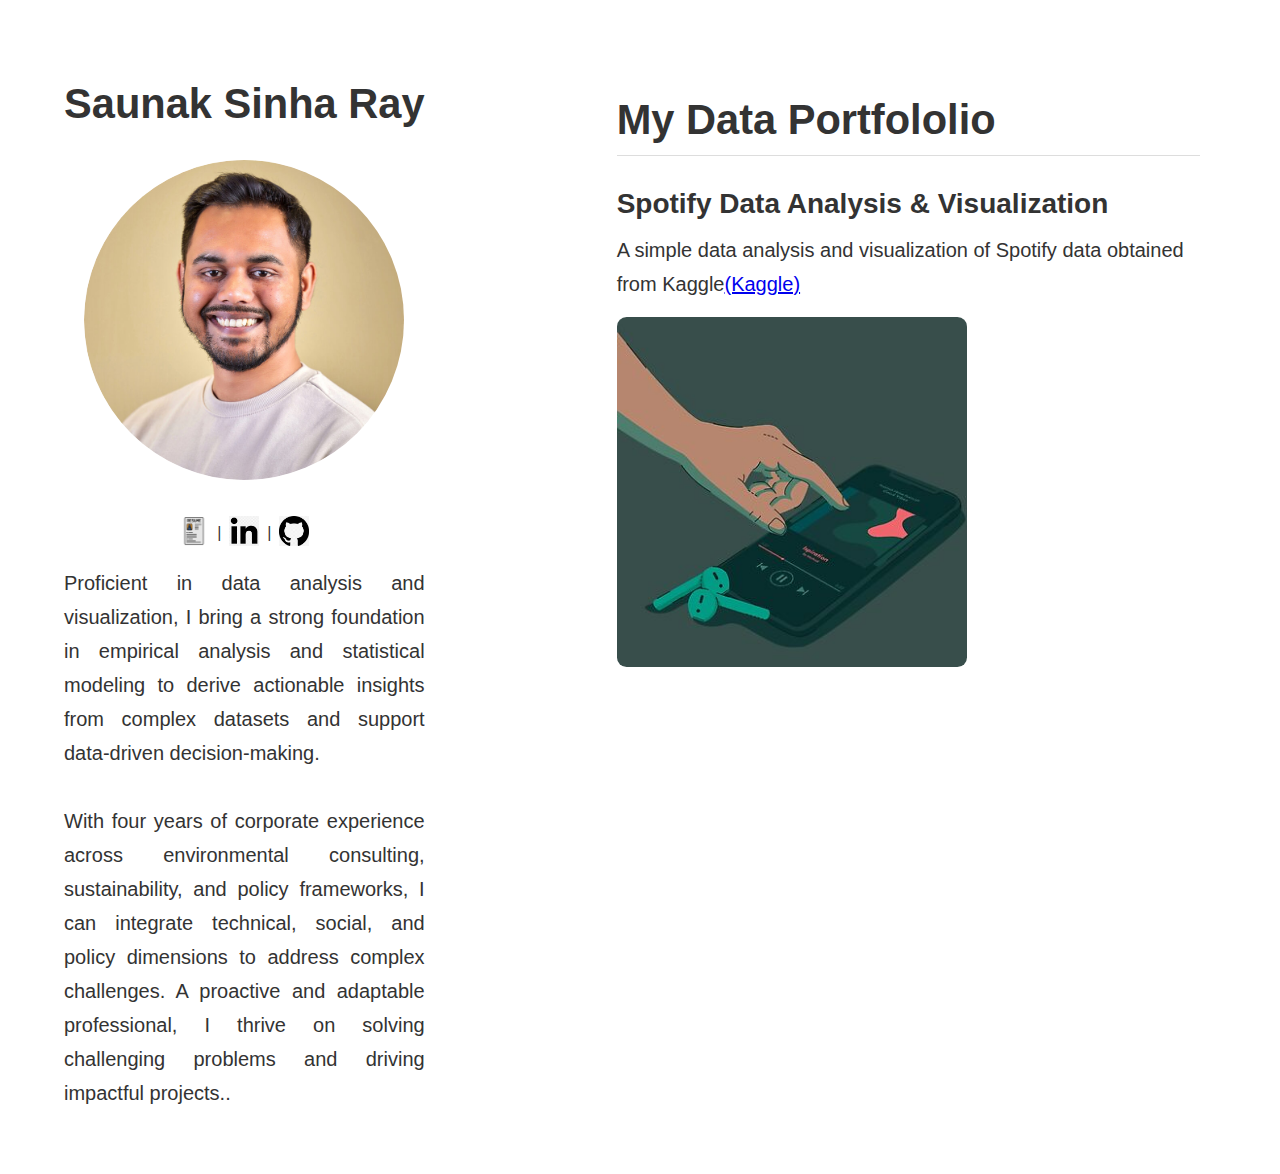
==== index.html @ 8ff470ae "Updates" ====
<!DOCTYPE html>
<html lang="en">
<head>
  <meta charset="UTF-8">
  <meta name="viewport" content="width=device-width, initial-scale=1.0">
  <title>Saunak Sinha Ray | Data Portfolio</title>
  <link rel="stylesheet" href="style.css">
</head>
<body>
  <div class="container">
    <div class="sidebar">
            <h1>Saunak Sinha Ray</h1>
            <img src="images/ssr.png" alt="Profile" class="profile-img">   
      <div class="social-links">
  
        <a href="files/resume.pdf" target="_blank">
          <img src="images/cv.png" alt="Resume" class="social-icon">
        </a> | 
      
        <a href="https://www.linkedin.com/in/saunak-sinha-ray-46613143/" target="_blank">
          <img src="images/lk.png" alt="LinkedIn" class="social-icon">
        </a> | 
      
        <a href="https://github.com/saunsr" target="_blank">
          <img src="images/gh.jpg" alt="GitHub" class="social-icon">
        </a>
      
      </div>
      
      <p class="bio">
        Proficient in data analysis and visualization, I bring a strong foundation in empirical analysis and statistical modeling to derive actionable insights from complex datasets and support data-driven decision-making.<br><br>
        With four years of corporate experience across environmental consulting, sustainability, and policy frameworks, I can integrate technical, social, and policy dimensions to address complex challenges. A proactive and adaptable professional, I thrive on solving challenging problems and driving impactful projects..
      </p>
    </div>

    <div class="main-content">
      <h1>My Data Portfololio</h1>

      <div class="project">
        <h2>Spotify Data Analysis & Visualization</h2>
        <p> A simple data analysis and visualization of Spotify data obtained from Kaggle<a href="#">(Kaggle)</a></p>
        <img src="images/spotify.jpg" alt="Project image" class="project-img">
      </div>

    </div>
  </div>
</body>
</html>
---- style.css ----
/* CSS Reset and Box-sizing */
* {
  box-sizing: border-box;
  margin: 0;
  padding: 0;
}

body {
  font-family: 'Segoe UI', Arial, sans-serif;
  background-color: #fff;
  color: #333;
  margin: 0;
  padding: 0;
  font-size: 1rem;
}

.container {
  display: flex;
  flex-wrap: wrap;
  max-width: 75rem;
  margin: 2rem auto; /* Slightly reduced top margin */
  padding: 1.5rem;
  justify-content: space-between;
  align-items: flex-start;
}

.sidebar {
  flex: 1;
  text-align: center;
  padding-right: 2rem;
}

.sidebar h1, .main-content h1 {
  font-size: 2.2rem;
  margin-top: 0;
  padding-top: 0;
  white-space: nowrap;
}

.sidebar h1 {
  margin-bottom: 2rem; /* Increased gap clearly */
}

.profile-img {
  width: 250px;
  height: 250px;
  border-radius: 50%;
  object-fit: cover;
  margin-bottom: 1rem;
}

.social-links {
  margin: 1rem 0;
  display: flex;
  align-items: center;
  justify-content: center;
  gap: 0.5rem;
}

.social-icon {
  width: 30px;
}

.social-icon:hover {
  transform: scale(1.2); 
}

.bio {
  font-size: 1.125rem;
  line-height: 1.7;
  text-align: justify;
}

.main-content {
  flex: 2;
  padding: 1rem;
  margin-left: 3rem;
}

.main-content h1 {
  border-bottom: 1px solid #ddd;
  padding-bottom: 0.7rem;
  margin-bottom: 2rem;
}

.project {
  margin-bottom: 3rem;
}

.project h2 {
  font-size: 1.75rem;
  margin-bottom: 0.8rem;
}

.project p {
  font-size: 1.125rem;
  line-height: 1.7;
}

.project-img {
  width: 60%;
  border-radius: 0.6rem;
  margin-top: 1rem;
}

/* Responsive Styles */

/* Larger desktops & monitors (above 1440px) */
@media (min-width: 1200px) {
  .container {
    max-width: 85rem;
    margin-top: 3rem;
    padding: 2rem 4rem;
  }

  .sidebar {
    margin-right: 6rem;
  }

  .sidebar h1,
  .main-content h1 {
    font-size: 2.6rem;
  }

  .profile-img {
    width: 20rem;
    height: 20rem;
  }

  .bio,
  .project p {
    font-size: 1.25rem;
  }
}

/* Medium screens (tablets, small laptops) */
@media (max-width: 1024px) {
  .container {
    flex-direction: column;
    margin-top: 2rem;
  }

  .sidebar {
    margin-right: 0;
    margin-bottom: 2rem;
  }

  .main-content {
    padding-left: 0;
    margin-left: 0;
  }

  .profile-img {
    max-width: 14rem;
    height: auto;
  }
}

/* Small screens (mobile devices) */
@media (max-width: 600px) {
  .container {
    padding: 1rem;
    margin-top: 1.5rem;
  }

  .sidebar h1,
  .main-content h1 {
    font-size: 1.8rem;
  }

  .bio, .project p {
    font-size: 1rem;
  }

  .project h2 {
    font-size: 1.4rem;
  }

  .profile-img {
    max-width: 10rem;
    height: auto;
  }
}
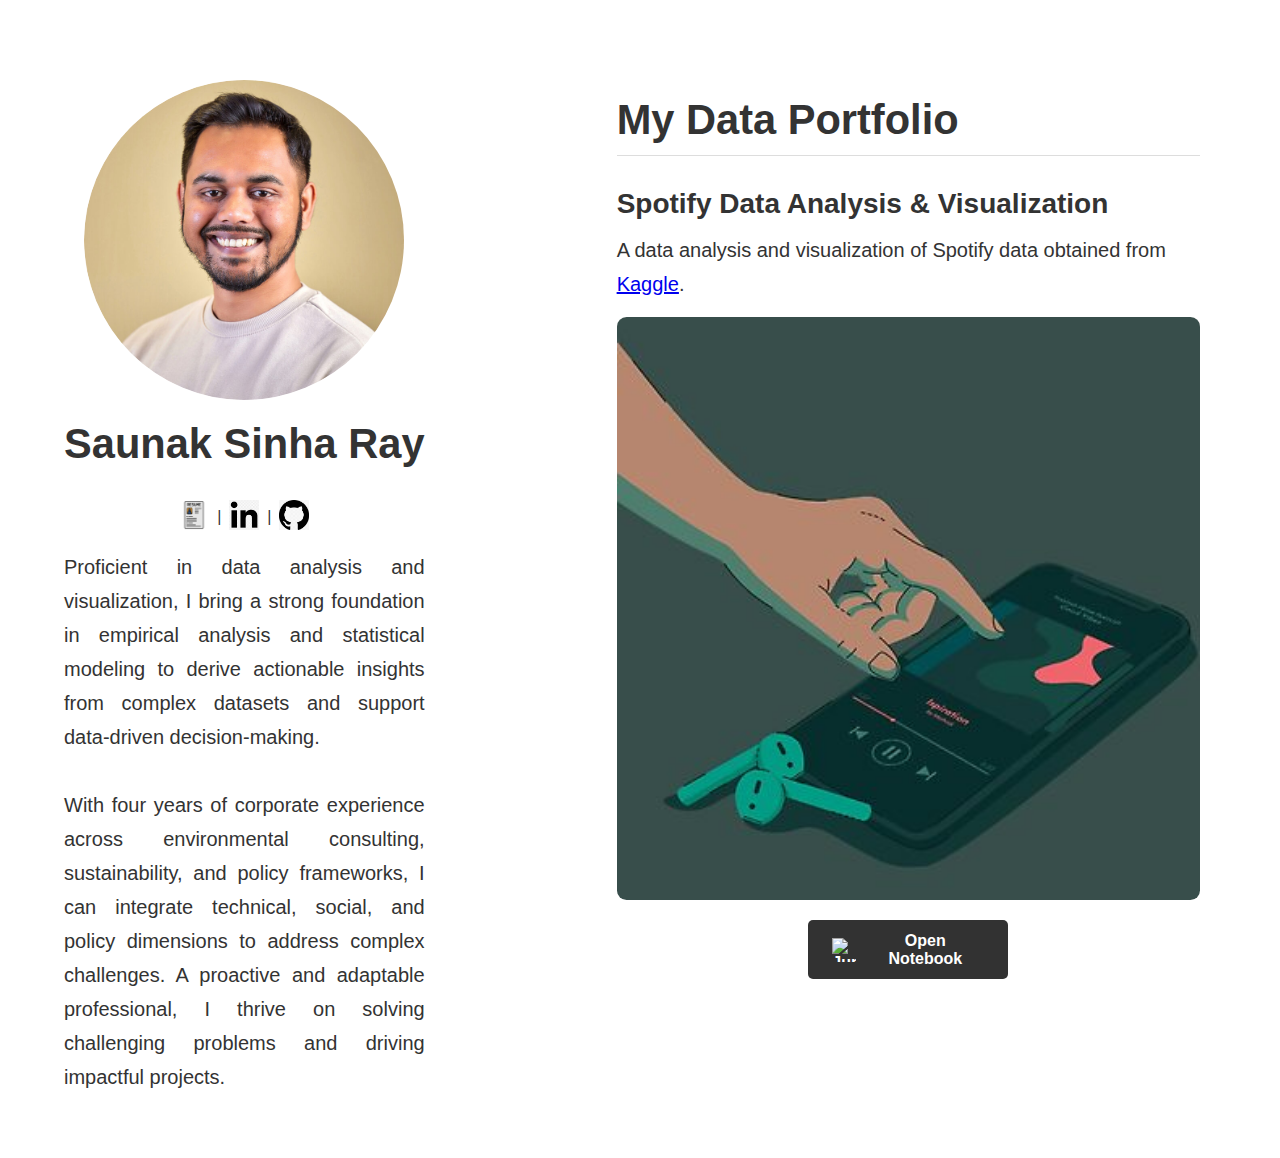
==== commit 42a03128: "Updated" ====
--- a/index.html
+++ b/index.html
@@ -9,10 +9,10 @@
 <body>
   <div class="container">
     <div class="sidebar">
-            <h1>Saunak Sinha Ray</h1>
-            <img src="images/ssr.png" alt="Profile" class="profile-img">   
+       <img src="images/ssr.png" alt="Profile" class="profile-img">
+       <h1>Saunak Sinha Ray</h1>
+      
       <div class="social-links">
-  
         <a href="files/resume.pdf" target="_blank">
           <img src="images/cv.png" alt="Resume" class="social-icon">
         </a> | 
@@ -24,25 +24,37 @@
         <a href="https://github.com/saunsr" target="_blank">
           <img src="images/gh.jpg" alt="GitHub" class="social-icon">
         </a>
-      
       </div>
       
       <p class="bio">
         Proficient in data analysis and visualization, I bring a strong foundation in empirical analysis and statistical modeling to derive actionable insights from complex datasets and support data-driven decision-making.<br><br>
-        With four years of corporate experience across environmental consulting, sustainability, and policy frameworks, I can integrate technical, social, and policy dimensions to address complex challenges. A proactive and adaptable professional, I thrive on solving challenging problems and driving impactful projects..
+        With four years of corporate experience across environmental consulting, sustainability, and policy frameworks, I can integrate technical, social, and policy dimensions to address complex challenges. A proactive and adaptable professional, I thrive on solving challenging problems and driving impactful projects.
       </p>
     </div>
 
     <div class="main-content">
-      <h1>My Data Portfololio</h1>
+      <h1>My Data Portfolio</h1>
 
       <div class="project">
         <h2>Spotify Data Analysis & Visualization</h2>
-        <p> A simple data analysis and visualization of Spotify data obtained from Kaggle<a href="#">(Kaggle)</a></p>
-        <img src="images/spotify.jpg" alt="Project image" class="project-img">
-      </div>
+        <p>
+          A data analysis and visualization of Spotify data obtained from 
+          <a href="https://www.kaggle.com/datasets" target="_blank">Kaggle</a>.
+        </p>
+
+        <!-- Spotify Project Image -->
+        <img src="images/spotify.jpg" alt="Spotify Project" class="project-img">
+
+        <!-- Jupyter Notebook Button -->
+        <div class="jupyter-container">
+          <a href="projects/spotify-analysis.html" class="jupyter-btn" target="_blank">
+            <img src="images/jupyter-logo.png" alt="Jupyter Logo" class="jupyter-logo">
+            Open Notebook
+          </a>
+        </div>   
+      </div> 
 
     </div>
-  </div>
+  </div> 
 </body>
-</html>
+</html>--- a/style.css
+++ b/style.css
@@ -18,7 +18,7 @@
   display: flex;
   flex-wrap: wrap;
   max-width: 75rem;
-  margin: 2rem auto; /* Slightly reduced top margin */
+  margin: 2rem auto;
   padding: 1.5rem;
   justify-content: space-between;
   align-items: flex-start;
@@ -38,7 +38,7 @@
 }
 
 .sidebar h1 {
-  margin-bottom: 2rem; /* Increased gap clearly */
+  margin-bottom: 2rem;
 }
 
 .profile-img {
@@ -97,11 +97,49 @@
   line-height: 1.7;
 }
 
+/* IMPROVEMENT: Make project images fully responsive */
 .project-img {
-  width: 60%;
+  width: 100%;
+  max-width: 600px; /* Prevents image from being too large */
   border-radius: 0.6rem;
   margin-top: 1rem;
 }
+
+/* IMPROVEMENT: Make Jupyter button responsive */
+.jupyter-container {
+  display: flex;
+  justify-content: center;
+  margin-top: 1rem;
+}
+
+.jupyter-btn {
+  display: inline-flex;
+  align-items: center;
+  background-color: #323232;
+  color: #fff;
+  text-decoration: none;
+  font-size: 1rem;
+  padding: 0.7rem 1.5rem;
+  border-radius: 5px;
+  transition: background 0.3s ease-in-out;
+  font-weight: bold;
+  text-align: center;
+  max-width: 200px; /* Limits button width */
+  width: 100%; /* Makes it responsive */
+}
+
+/* IMPROVEMENT: HOVER EFFECT */
+.jupyter-btn:hover {
+  background-color: #ff8c00;
+}
+
+/* IMPROVEMENT: IMPROVEMENT: Ensure Jupyter logo scales well */
+.jupyter-logo {
+  width: 24px;
+  height: 24px;
+  margin-right: 10px;
+}
+
 
 /* Responsive Styles */
 
@@ -154,6 +192,12 @@
     max-width: 14rem;
     height: auto;
   }
+
+   /* Adjust button size */
+   .jupyter-btn {
+    width: 90%;
+    max-width: 180px;
+  }
 }
 
 /* Small screens (mobile devices) */
@@ -180,4 +224,17 @@
     max-width: 10rem;
     height: auto;
   }
+
+  /* Adjust button size */
+  .jupyter-btn {
+    width: 100%;
+    font-size: 0.9rem;
+    padding: 0.5rem 1rem;
+  }
+
+  .jupyter-logo {
+    width: 18px;
+    height: 18px;
+    margin-right: 5px;
+  }
 }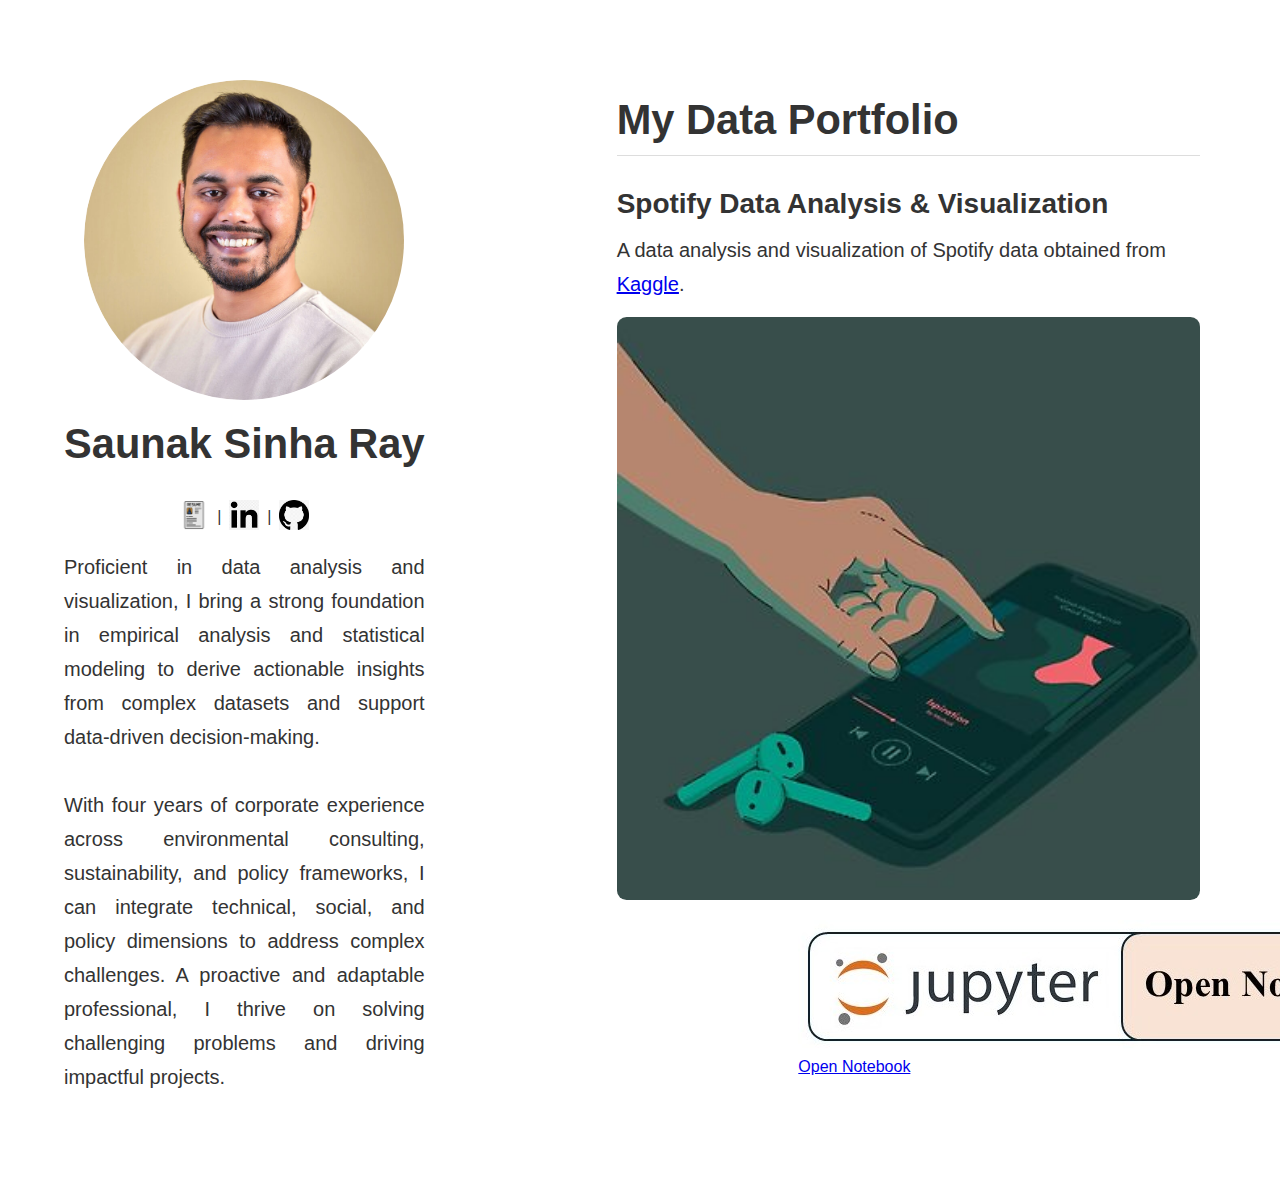
==== commit 72884fa3: "Updated" ====
--- a/index.html
+++ b/index.html
@@ -48,7 +48,7 @@
         <!-- Jupyter Notebook Button -->
         <div class="jupyter-container">
           <a href="projects/spotify-analysis.html" class="jupyter-btn" target="_blank">
-            <img src="images/jupyter-logo.png" alt="Jupyter Logo" class="jupyter-logo">
+            <img src="images/jup.jpg" alt="Jupyter Logo" class="jupyter-logo">
             Open Notebook
           </a>
         </div>   
--- a/style.css
+++ b/style.css
@@ -113,33 +113,18 @@
 }
 
 .jupyter-btn {
-  display: inline-flex;
-  align-items: center;
-  background-color: #323232;
-  color: #fff;
-  text-decoration: none;
-  font-size: 1rem;
-  padding: 0.7rem 1.5rem;
-  border-radius: 5px;
-  transition: background 0.3s ease-in-out;
-  font-weight: bold;
-  text-align: center;
-  max-width: 200px; /* Limits button width */
-  width: 100%; /* Makes it responsive */
+  width: auto;  /* Ensures it scales correctly */
+  max-width: 220px;  /* Adjust based on your image */
+  height: auto;
+  display: block;
+  transition: transform 0.2s ease-in-out;
+  cursor: pointer;
 }
 
 /* IMPROVEMENT: HOVER EFFECT */
 .jupyter-btn:hover {
-  background-color: #ff8c00;
-}
-
-/* IMPROVEMENT: IMPROVEMENT: Ensure Jupyter logo scales well */
-.jupyter-logo {
-  width: 24px;
-  height: 24px;
-  margin-right: 10px;
-}
-
+  transform: scale(1.05);  /* Slight zoom effect */
+}
 
 /* Responsive Styles */
 
@@ -193,11 +178,6 @@
     height: auto;
   }
 
-   /* Adjust button size */
-   .jupyter-btn {
-    width: 90%;
-    max-width: 180px;
-  }
 }
 
 /* Small screens (mobile devices) */
@@ -225,16 +205,17 @@
     height: auto;
   }
 
-  /* Adjust button size */
+}
+
+/* Mobile Responsive: Make the image adjust automatically */
+@media (max-width: 768px) {
   .jupyter-btn {
-    width: 100%;
-    font-size: 0.9rem;
-    padding: 0.5rem 1rem;
-  }
-
-  .jupyter-logo {
-    width: 18px;
-    height: 18px;
-    margin-right: 5px;
+    max-width: 180px; /* Reduces button size slightly on smaller screens */
+  }
+}
+
+@media (max-width: 480px) {
+  .jupyter-btn {
+    max-width: 160px; /* Further reduces for small devices */
   }
 }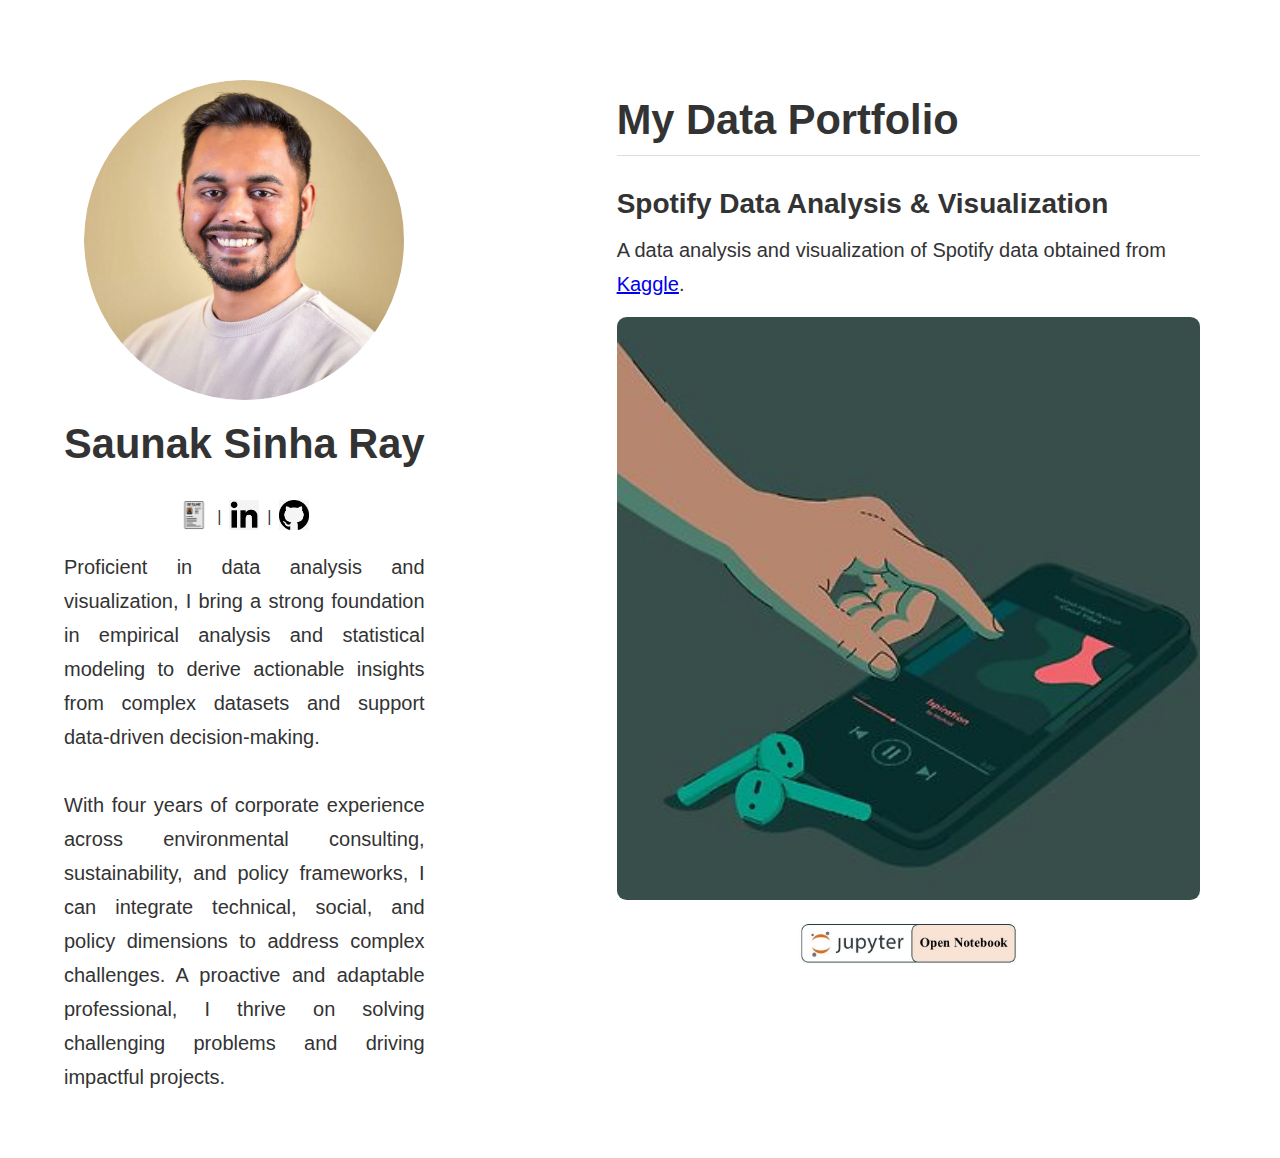
==== commit a54128a2: "Error check on button" ====
--- a/index.html
+++ b/index.html
@@ -48,9 +48,8 @@
         <!-- Jupyter Notebook Button -->
         <div class="jupyter-container">
           <a href="projects/spotify-analysis.html" class="jupyter-btn" target="_blank">
-            <img src="images/jup.jpg" alt="Jupyter Logo" class="jupyter-logo">
-            Open Notebook
-          </a>
+            <img src="images/jup.jpg" alt="Jupyter Logo" class="jupyter-btn">
+            </a>
         </div>   
       </div> 
 
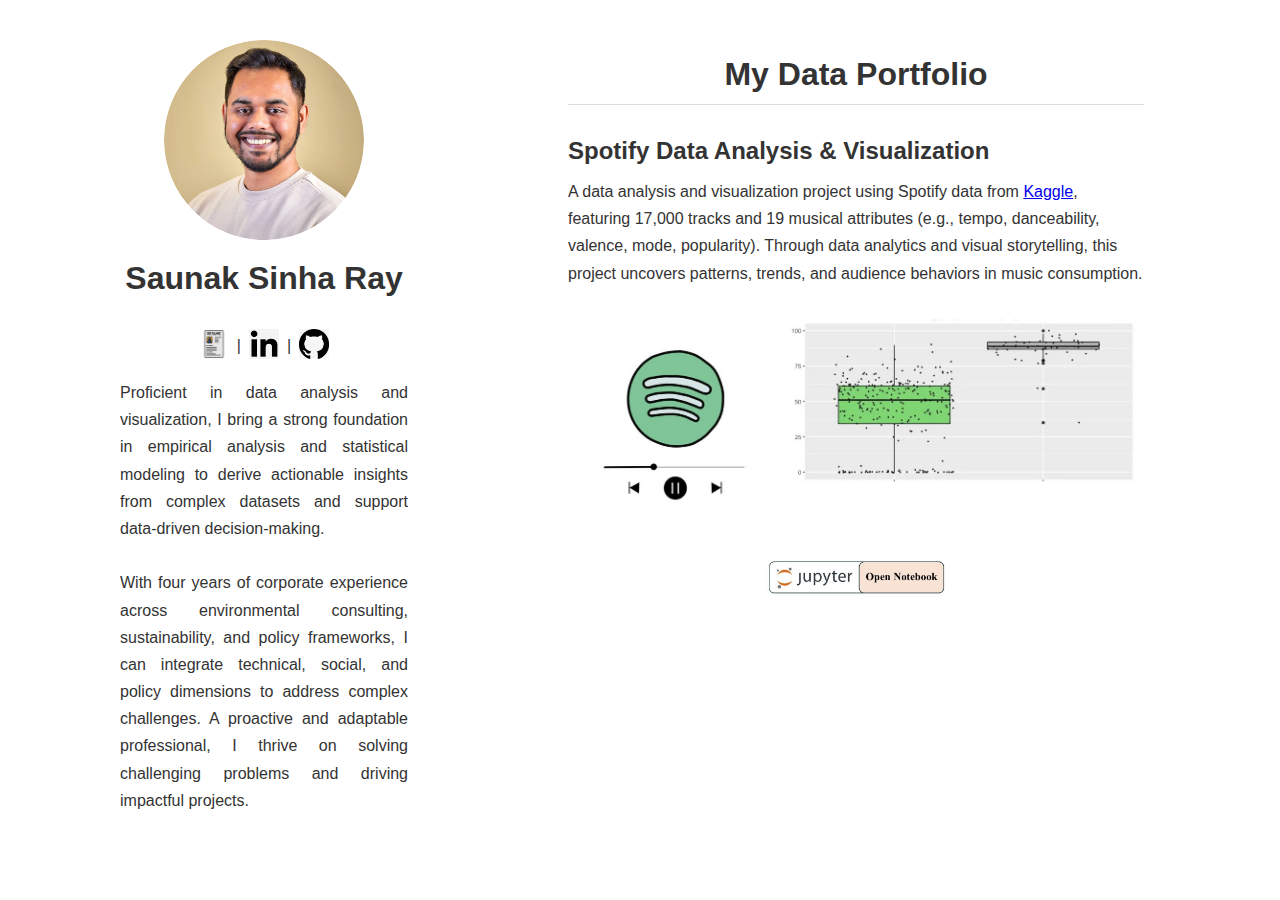
==== commit fc6bcd04: "Error checks" ====
--- a/index.html
+++ b/index.html
@@ -13,7 +13,7 @@
        <h1>Saunak Sinha Ray</h1>
       
       <div class="social-links">
-        <a href="files/resume.pdf" target="_blank">
+        <a href="files/Resume.pdf" target="_blank">
           <img src="images/cv.png" alt="Resume" class="social-icon">
         </a> | 
       
@@ -38,8 +38,8 @@
       <div class="project">
         <h2>Spotify Data Analysis & Visualization</h2>
         <p>
-          A data analysis and visualization of Spotify data obtained from 
-          <a href="https://www.kaggle.com/datasets" target="_blank">Kaggle</a>.
+          A data analysis and visualization project using Spotify data from 
+          <a href="https://www.kaggle.com/datasets" target="_blank">Kaggle</a>, featuring 17,000 tracks and 19 musical attributes (e.g., tempo, danceability, valence, mode, popularity). Through data analytics and visual storytelling, this project uncovers patterns, trends, and audience behaviors in music consumption. 
         </p>
 
         <!-- Spotify Project Image -->
--- a/style.css
+++ b/style.css
@@ -30,15 +30,21 @@
   padding-right: 2rem;
 }
 
-.sidebar h1, .main-content h1 {
+.sidebar h1 {
   font-size: 2.2rem;
   margin-top: 0;
   padding-top: 0;
   white-space: nowrap;
-}
-
-.sidebar h1 {
   margin-bottom: 2rem;
+}
+
+.main-content h1 {
+  font-size: 2.2rem;
+  text-align: center;  
+  width: 100%;         
+  margin: 0 auto 2rem auto;  
+  border-bottom: 1px solid #ddd;
+  padding-bottom: 0.7rem;
 }
 
 .profile-img {
@@ -77,12 +83,6 @@
   margin-left: 3rem;
 }
 
-.main-content h1 {
-  border-bottom: 1px solid #ddd;
-  padding-bottom: 0.7rem;
-  margin-bottom: 2rem;
-}
-
 .project {
   margin-bottom: 3rem;
 }
@@ -100,16 +100,18 @@
 /* IMPROVEMENT: Make project images fully responsive */
 .project-img {
   width: 100%;
-  max-width: 600px; /* Prevents image from being too large */
+  max-width: 500px; /* Prevents image from being too large */
   border-radius: 0.6rem;
-  margin-top: 1rem;
+  height: auto;      /* Maintains aspect ratio */
+  display: block;    /* Ensures proper spacing */
+  margin: 0 auto;    /* Centers image */
 }
 
 /* IMPROVEMENT: Make Jupyter button responsive */
 .jupyter-container {
   display: flex;
   justify-content: center;
-  margin-top: 1rem;
+  margin-top: 0.2rem;
 }
 
 .jupyter-btn {
@@ -178,6 +180,10 @@
     height: auto;
   }
 
+  .project-img {
+    max-width: 400px;  /* Reduce image size for tablets */
+  }
+
 }
 
 /* Small screens (mobile devices) */
@@ -185,6 +191,7 @@
   .container {
     padding: 1rem;
     margin-top: 1.5rem;
+    margin-left:3%;
   }
 
   .sidebar h1,
@@ -201,8 +208,12 @@
   }
 
   .profile-img {
-    max-width: 10rem;
+    max-width: 11rem;
     height: auto;
+  }
+
+  .project-img {
+    max-width: 300px;  /* Reduce image size for mobile */
   }
 
 }
@@ -218,4 +229,54 @@
   .jupyter-btn {
     max-width: 160px; /* Further reduces for small devices */
   }
-}+}
+
+/* Responsive Fix for 13-inch Laptops (1366px - 1600px) */
+@media (max-width: 1600px) {
+  .container {
+    max-width: 85%;
+    padding: 1.5rem;
+    margin-top: 1rem;
+  }
+
+  .sidebar {
+    flex: 1;
+    text-align: center;
+    padding-right: 1rem;
+  }
+
+  .sidebar h1,
+  .main-content h1 {
+    font-size: 2rem; /* Reduce heading size */
+  }
+
+  .profile-img {
+    width: 200px; /* Reduce image size */
+    height: 200px;
+  }
+
+  .bio {
+    font-size: 1rem;
+  }
+
+  .main-content {
+    flex: 2;
+    margin-left: 2rem; /* Adjust spacing */
+  }
+
+  .project h2 {
+    font-size: 1.5rem;
+  }
+
+  .project p {
+    font-size: 1rem;
+  }
+
+  .project-img {
+    max-width: 100%;
+  }
+
+  .jupyter-btn {
+    max-width: 180px; /* Adjust Jupyter button */
+  }
+}
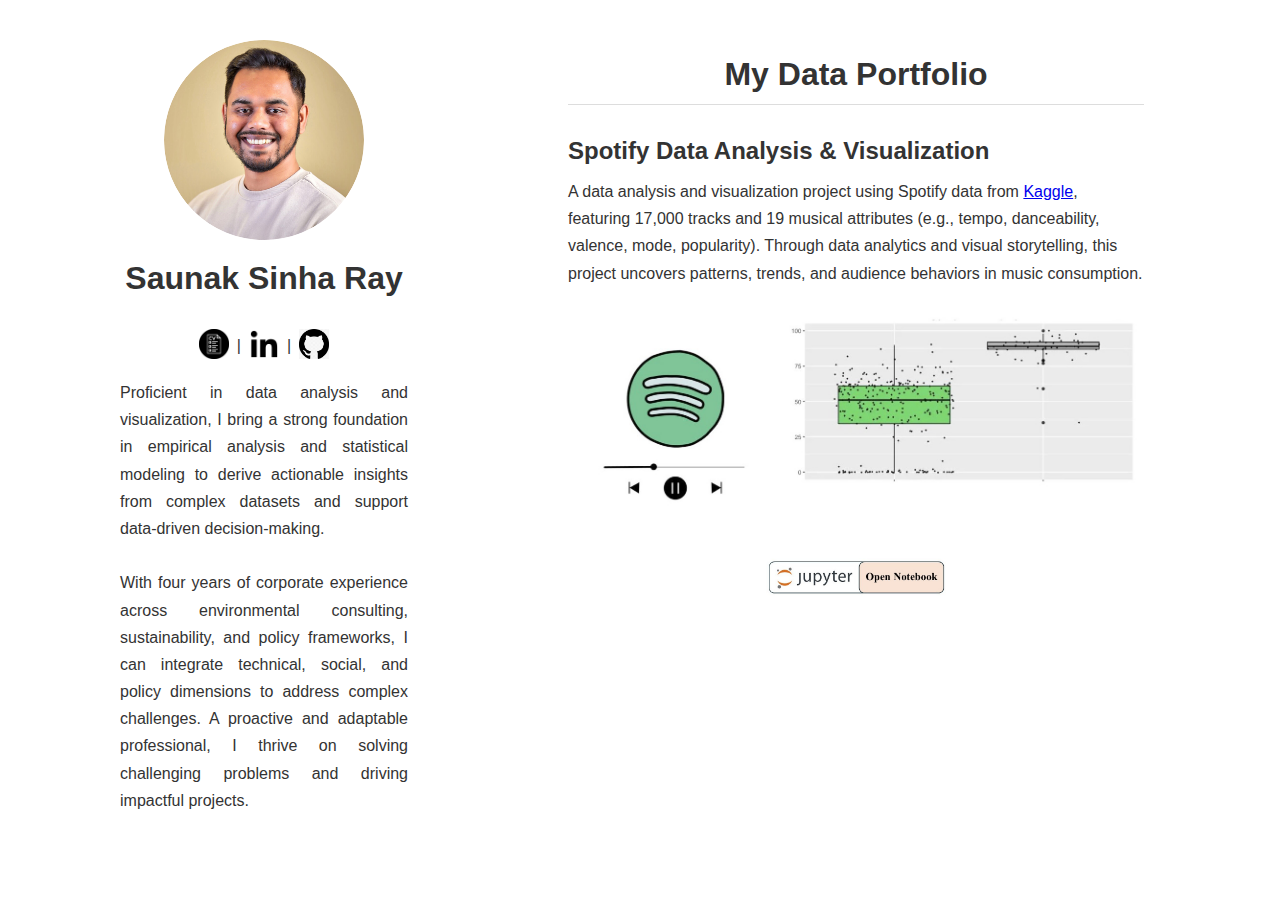
==== commit 471d6383: "Updated mobile responsiveness and fixed sidebar/main-content spacing" ====
--- a/index.html
+++ b/index.html
@@ -14,7 +14,7 @@
       
       <div class="social-links">
         <a href="files/Resume.pdf" target="_blank">
-          <img src="images/cv.png" alt="Resume" class="social-icon">
+          <img src="images/cv.jpg" alt="Resume" class="social-icon">
         </a> | 
       
         <a href="https://www.linkedin.com/in/saunak-sinha-ray-46613143/" target="_blank">
--- a/style.css
+++ b/style.css
@@ -189,9 +189,8 @@
 /* Small screens (mobile devices) */
 @media (max-width: 600px) {
   .container {
-    padding: 1rem;
-    margin-top: 1.5rem;
-    margin-left:3%;
+    padding: 1.5rem; /* ✅ Ensures even spacing on mobile */
+    margin: 0 auto; /* ✅ Centers content */
   }
 
   .sidebar h1,
@@ -201,6 +200,12 @@
 
   .bio, .project p {
     font-size: 1rem;
+    text-align: left; /* ✅ Ensures text is aligned properly */
+    padding: 0 1rem; /* ✅ Adds equal padding for balance */
+  }
+
+  .main-content {
+    padding: 1rem; /* ✅ Adds even spacing */
   }
 
   .project h2 {
@@ -208,8 +213,12 @@
   }
 
   .profile-img {
-    max-width: 11rem;
-    height: auto;
+    width: 11rem;  /* ✅ Ensure width is equal to height */
+    height: 11rem; /* ✅ Keep height the same as width */
+    border-radius: 50%; /* ✅ Ensures perfect circle */
+    object-fit: cover; /* ✅ Prevents stretching */
+    display: block; /* ✅ Ensures proper centering */
+    margin: 0 auto; /* ✅ Centers image */
   }
 
   .project-img {
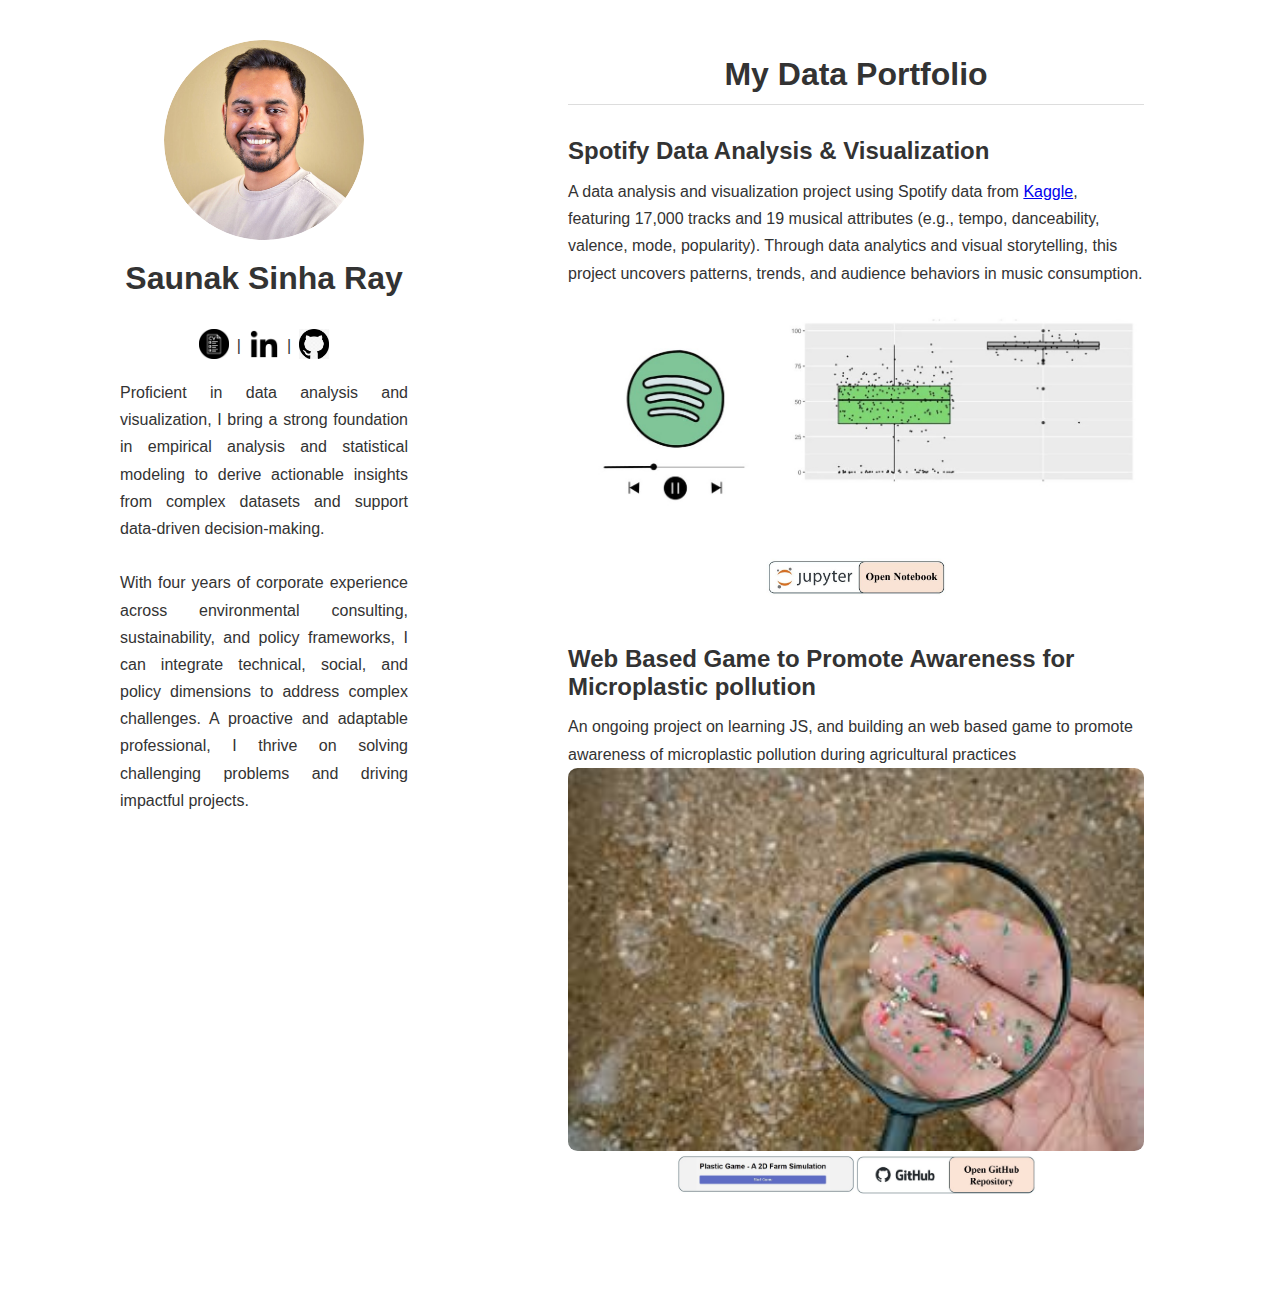
==== commit 9bbc557b: "Updates - Project 2 MPG add" ====
--- a/index.html
+++ b/index.html
@@ -35,6 +35,7 @@
     <div class="main-content">
       <h1>My Data Portfolio</h1>
 
+      <!-- Project 1: Spotify Data Analysis -->
       <div class="project">
         <h2>Spotify Data Analysis & Visualization</h2>
         <p>
@@ -51,7 +52,23 @@
             <img src="images/jup.jpg" alt="Jupyter Logo" class="jupyter-btn">
             </a>
         </div>   
-      </div> 
+      </div>
+
+      <!-- Project 2: Microplastic Web Game -->
+    <div class="project">
+      <h2>Web Based Game to Promote Awareness for Microplastic pollution</h2>
+      <p>An ongoing project on learning JS, and building an web based game to promote awareness of microplastic pollution during agricultural practices</p>
+      <img src="images/MPG.jpeg" alt="MPG Project" class="project-img">
+      <div class="jupyter-container">
+        <a href="https://saunsr.github.io/MPG/" class="jupyter-btn" target="_blank">
+          <img src="images/mpglogo.jpg" alt="Game Logo" class="jupyter-btn">
+       </a>
+
+       <a href="https://github.com/saunsr/MPG" class="jupyter-btn" target="_blank">
+          <img src="images/ghlogo.jpg" alt="Jupyter Logo" class="jupyter-btn">
+       </a>
+     </div>
+   </div>
 
     </div>
   </div> 
--- a/style.css
+++ b/style.css
@@ -189,8 +189,7 @@
 /* Small screens (mobile devices) */
 @media (max-width: 600px) {
   .container {
-    padding: 1.5rem; /* ✅ Ensures even spacing on mobile */
-    margin: 0 auto; /* ✅ Centers content */
+    padding: 0.5rem 1rem; /* ✅ Ensures even spacing for small screens */
   }
 
   .sidebar h1,
@@ -198,14 +197,15 @@
     font-size: 1.8rem;
   }
 
-  .bio, .project p {
+  .bio, 
+  .project p {
     font-size: 1rem;
-    text-align: left; /* ✅ Ensures text is aligned properly */
-    padding: 0 1rem; /* ✅ Adds equal padding for balance */
+    text-align: left; /* ✅ Ensures proper text alignment */
+    padding: 0 1.2rem; /* ✅ Balanced padding for left & right */
   }
 
   .main-content {
-    padding: 1rem; /* ✅ Adds even spacing */
+    padding: 0 1rem; /* ✅ Matches sidebar spacing */
   }
 
   .project h2 {
@@ -213,18 +213,18 @@
   }
 
   .profile-img {
-    width: 11rem;  /* ✅ Ensure width is equal to height */
-    height: 11rem; /* ✅ Keep height the same as width */
-    border-radius: 50%; /* ✅ Ensures perfect circle */
+    width: 10rem; /* ✅ Ensure width is equal to height */
+    height: 10rem;
+    border-radius: 50%; /* ✅ Ensures perfect circular shape */
     object-fit: cover; /* ✅ Prevents stretching */
-    display: block; /* ✅ Ensures proper centering */
+    display: block;
     margin: 0 auto; /* ✅ Centers image */
+    overflow: hidden; /* ✅ Prevents any distortion */
   }
 
   .project-img {
-    max-width: 300px;  /* Reduce image size for mobile */
-  }
-
+    max-width: 300px;  /* ✅ Ensures images resize properly */
+  }
 }
 
 /* Mobile Responsive: Make the image adjust automatically */
